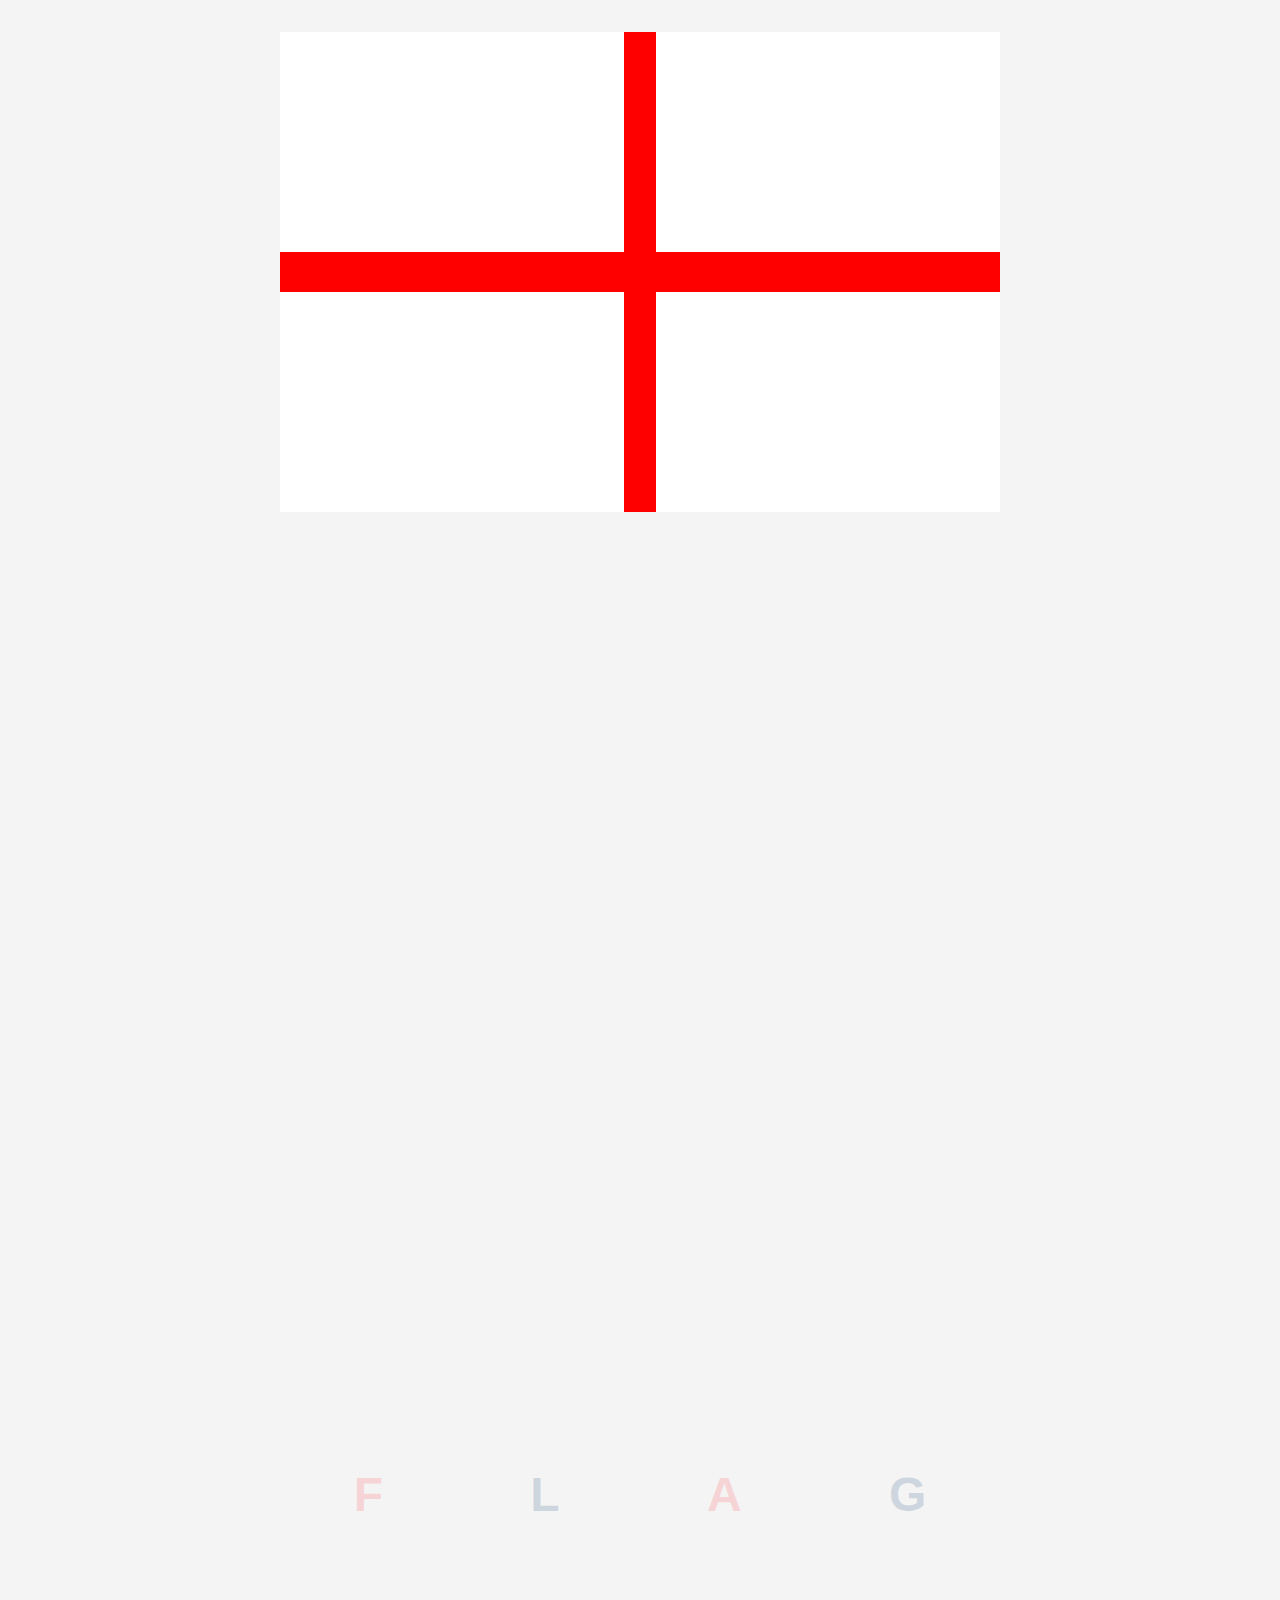
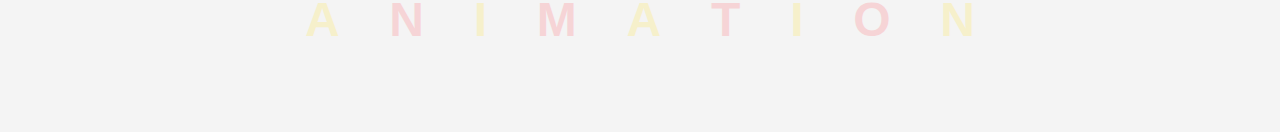
==== index.html @ cf5e88a0 "refactor: rewrite animation for text" ====
<!DOCTYPE html>
<html lang="en">

<head>
  <meta charset="UTF-8">
  <meta name="viewport" content="width=device-width, initial-scale=1.0">
  <link rel="stylesheet" href="./src/styles/style.css">
  <title>Geo Flag</title>
</head>

<body>
  <div class="wrapper">
    <div class="flag__wrapper flex">
      <div class="flag">
        <div class="cross cross--medium flex">
          <div class="line line--medium line--medium--vertical"></div>
          <div class="line line--medium line--medium--horizontal"></div>
        </div>
        <div class="cross cross--small top-left">
          <div class="line--small--vertical"></div>
          <div class="line--small--horizontal"></div>
        </div>
        <div class="cross cross--small top-right">
          <div class="line--small--vertical"></div>
          <div class="line--small--horizontal"></div>
        </div>
        <div class="cross cross--small bottom-left">
          <div class="line--small--vertical"></div>
          <div class="line--small--horizontal"></div>
        </div>
        <div class="cross cross--small bottom-right">
          <div class="line--small--vertical"></div>
          <div class="line--small--horizontal"></div>
        </div>
      </div>
    </div>
    <div class="wrapper letters-wrapper">
      <div class="container-top">
        <p class="top-letter">F</p>
        <p class="top-letter">L</p>
        <p class="top-letter">A</p>
        <p class="top-letter">G</p>
      </div>
      <div class="container-bottom">
        <p class="bottom-letter">A</p>
        <p class="bottom-letter">N</p>
        <p class="bottom-letter">I</p>
        <p class="bottom-letter">M</p>
        <p class="bottom-letter">A</p>
        <p class="bottom-letter">T</p>
        <p class="bottom-letter">I</p>
        <p class="bottom-letter">O</p>
        <p class="bottom-letter">N</p>
      </div>
    </div>
  </div>
</body>

</html>
---- src/styles/style.css ----
:root {
  --color-main-bg: #f4f4f4;
  --color-bg: #ffffff;
  --color-cross: #ff0000;
  --color-border: #b20808;
  --color-text-1: #38618c;
  --color-text-2: #ffe32f;
  --color-text-3: #ff5964;
}

* {
  box-sizing: border-box;
}

body {
  margin: 0;
  padding: 0;
  background: var(--color-main-bg);
  font-family:Impact, Haettenschweiler, 'Arial Narrow Bold', sans-serif;
}

.wrapper {
  max-width: 1180px;
  margin: 2rem auto;
}

.flex {
  display: flex;
  justify-content: center;
  align-items: center;
}

/*--- Flag animation ---*/

.flag {
  width: 720px;
  height: 480px;
  background: var(--color-bg);
  border-radius: 0;

  display: grid;
  grid-template-columns: repeat(6, 1fr);
  grid-template-rows: repeat(6, 1fr);

  animation: slideInFlag 3s forwards;
}


.cross--medium {
 grid-column: 1/7;
 grid-row: 1/7;
 position: relative;
}

.line--medium--vertical {
  position: absolute;
  width: 32px;
  height: 480px;
  background: var(--color-cross);
  animation: slideInVertical 3s forwards;
}
.line--medium--horizontal {
  position: absolute;
  width: 100%;
  height: 40px;
  background: var(--color-cross);
  animation: slideInHorizontal 3s forwards;
}
.top-left {
  grid-column: 2/3;
  grid-row: 2/3;
  opacity: 0.2;
  transform: translate(-100vh, -100vw) scale(1) rotate(180deg);
  animation: slideInTopLeft 3s 1.5s forwards;
}
.top-right {
  grid-column: 5/6;
  grid-row: 2/3;
  opacity: 0.2;
  transform: translate(100vh, -100vw) scale(1) rotate(135deg);
  animation: slideInTopRight 3s 2s forwards;
}
.bottom-left {
  grid-column: 2/3;
  grid-row: 5/6;
  opacity: 0.2;
  transform: translate(-100vh, 100vw) scale(1) rotate(270deg);
  animation: slideInBottomLeft 3s 2s forwards;
}
.bottom-right {
  grid-column: 5/6;
  grid-row: 5/6;
  opacity: 0.2;
  transform: translate(100vh, 100vw) scale(1) rotate(180deg);
  animation: slideInBottomRight 3s 2s forwards;
}
.cross--small {
 position: relative;
 height: 100%;
 width: 100%;
}

.line--small--vertical{
  width: 32px;
  height: 80px;
  background: var(--color-cross);
  position: absolute;
  top: 0px;
  left: 44px;
  border-radius: 0;
  animation: roundedCorners 2s 5s cubic-bezier(0.455, 0.03, 0.515, 0.955) forwards infinite;
}

.line--small--horizontal {
  width: 100px;
  height: 32px;
  background: var(--color-cross);
  position: absolute;
  top: 24px;
  left: 10px;
  border-radius: 0;
  animation: roundedCorners 2s 5s cubic-bezier(0.455, 0.03, 0.515, 0.955) forwards infinite;
}

@keyframes slideInFlag {
  from {
    transform: translateX(-100vw);
  }
  to {
    transform: translateX(0);
    border-radius: 10px;
  }
}

@keyframes slideInVertical {
  from {
    transform: translateY(-100vh);
  }
  to {
    transform: translateY(0);
  }
}

@keyframes slideInHorizontal {
  from {
    transform: translateX(-100vw);
  }
  to {
    transform: translateX(0);
  }
}

@keyframes slideInTopLeft {
  to {
    transform: translate(0, 0);
    transform: scale(1);
    transform: rotate(0deg);
    opacity: 1;
  }
}

@keyframes slideInTopRight {
  to {
    transform: translate(0, 0);
    transform: scale(1);
    transform: rotate(0deg);
    opacity: 1;
  }
}

@keyframes slideInBottomLeft {
  to {
    transform: translate(0, 0);
    transform: scale(1);
    transform: rotate(0deg);
    opacity: 1;
  }
}

@keyframes slideInBottomRight {
  to {
    transform: translate(0, 0);
    transform: scale(1);
    transform: rotate(0deg);
    opacity: 1;
  }
}

@keyframes roundedCorners {
  from {
    border-radius: 10px;
    border: 2px solid transparent;
    transform: scale(1.1);
  }
  50% {
    border: 2px solid var(--color-border);
    border-radius: 10px;
    transform: scale(0.97);
  }
  to {
    border: 2px solid transparent;
    border-radius: 10px;

    transform: scale(1.1);
  }
}


/*--- Text animation ---*/

.letters-wrapper {
  max-width: 720px;
  font-size: 3rem;
  font-weight: 900;
  font-family:'Franklin Gothic Medium', 'Arial Narrow', Arial, sans-serif;
  transform: translateY(100vh);
  opacity: 0.2;
  animation: slideInText 3s 4s ease-out forwards;
  color: var(--color-text-3);
}

.container-top {
  display: flex;
  align-items: center;
  justify-content: space-around;
  max-height: 100px;
  text-align: center;
}

.container-bottom {
  display: flex;
  justify-content: space-around;
}

.top-letter {
  animation: fontScale 2s ease-in-out infinite;
  transform-origin: top;

}
.bottom-letter {
  animation: fontScaleReverse 2s ease-in-out infinite;
  transform-origin: bottom;
}

.top-letter:nth-of-type(even) {
  color: var(--color-text-1);
  animation-delay: 1s;
}
.bottom-letter:nth-of-type(odd) {
  color: var(--color-text-2);
  animation-delay: 1s;
}

@keyframes fontScale {
  0% {
    transform: scaleY(1);
  }
  50% {
    transform: scaleY(2);
  }
  100% {
    transform: scaleY(1);
  }
}

@keyframes fontScaleReverse {
  0% {
    transform: scaleY(2);
  }
  50% {
    transform: scaleY(1);
  }
  100% {
    transform: scaleY(2);
  }
}

@keyframes slideInText {
  to {
    opacity: 1;
    transform: translateY(0);
  }
}
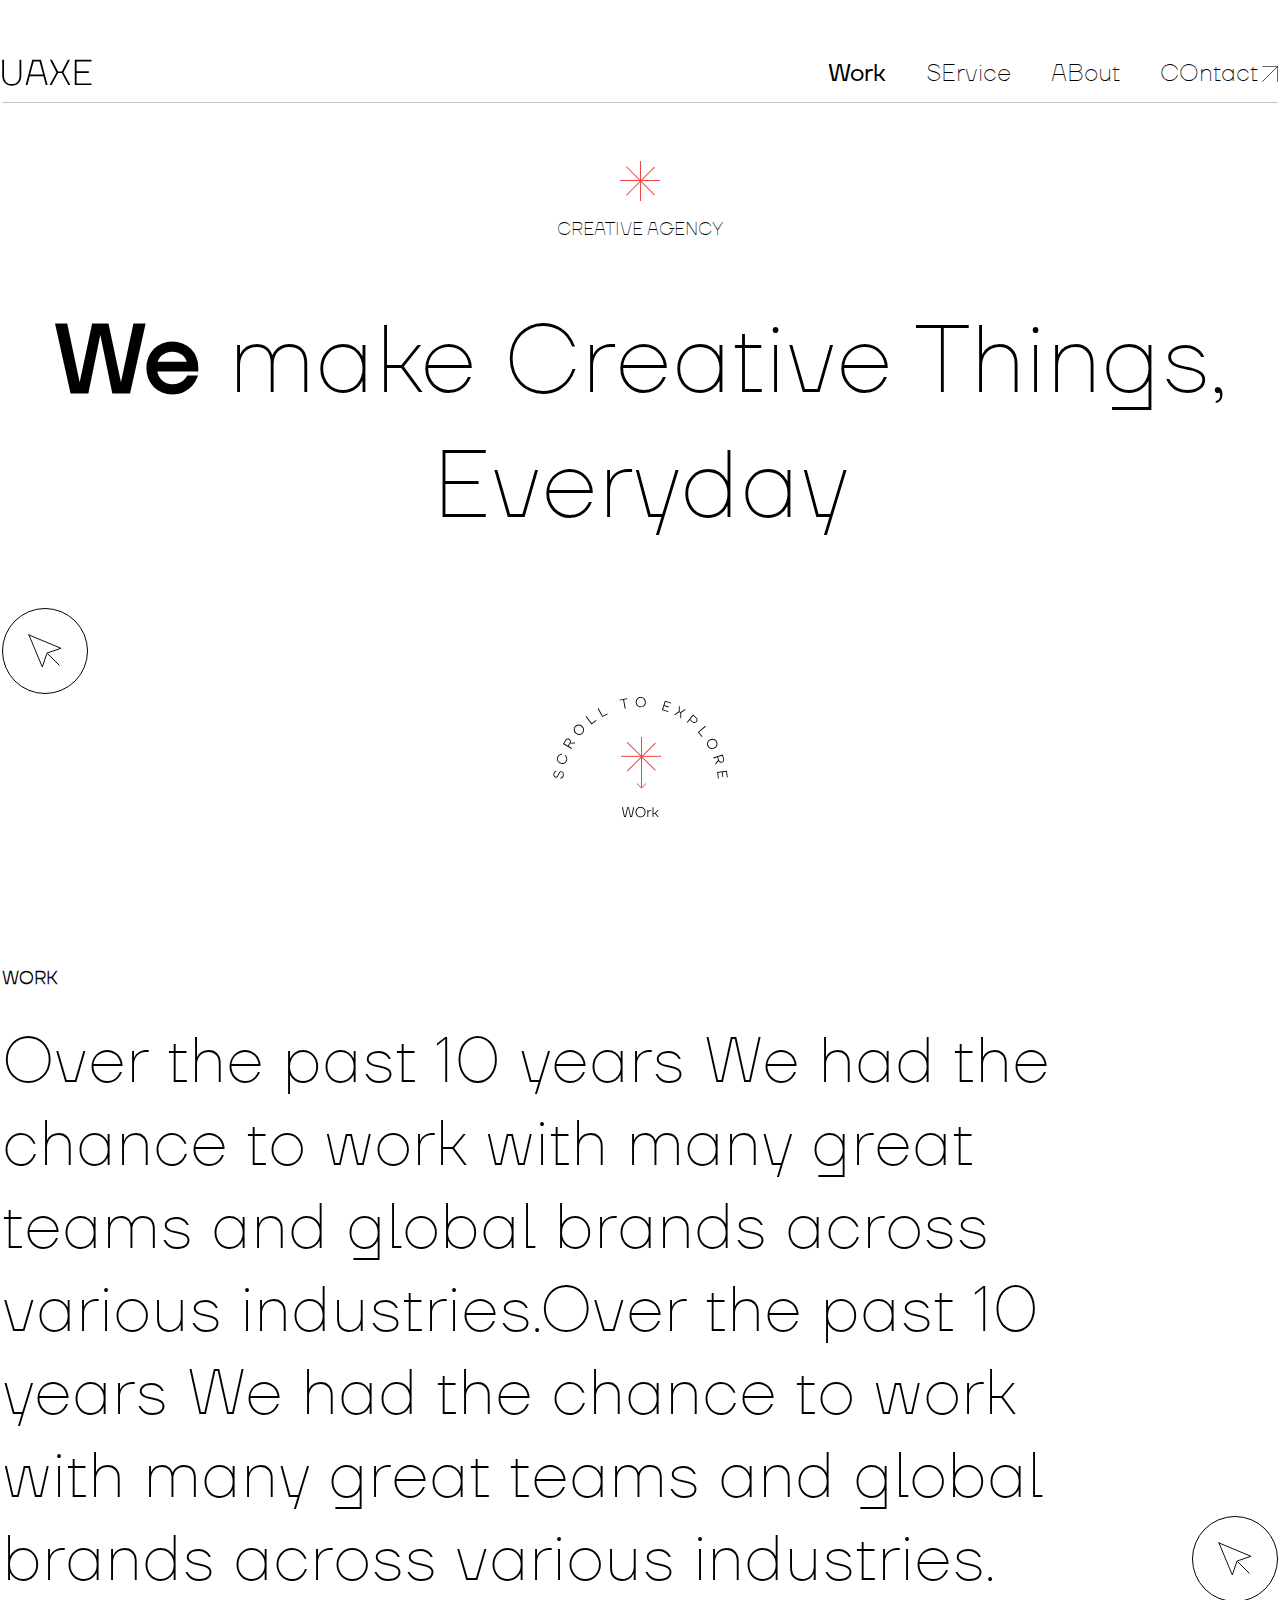
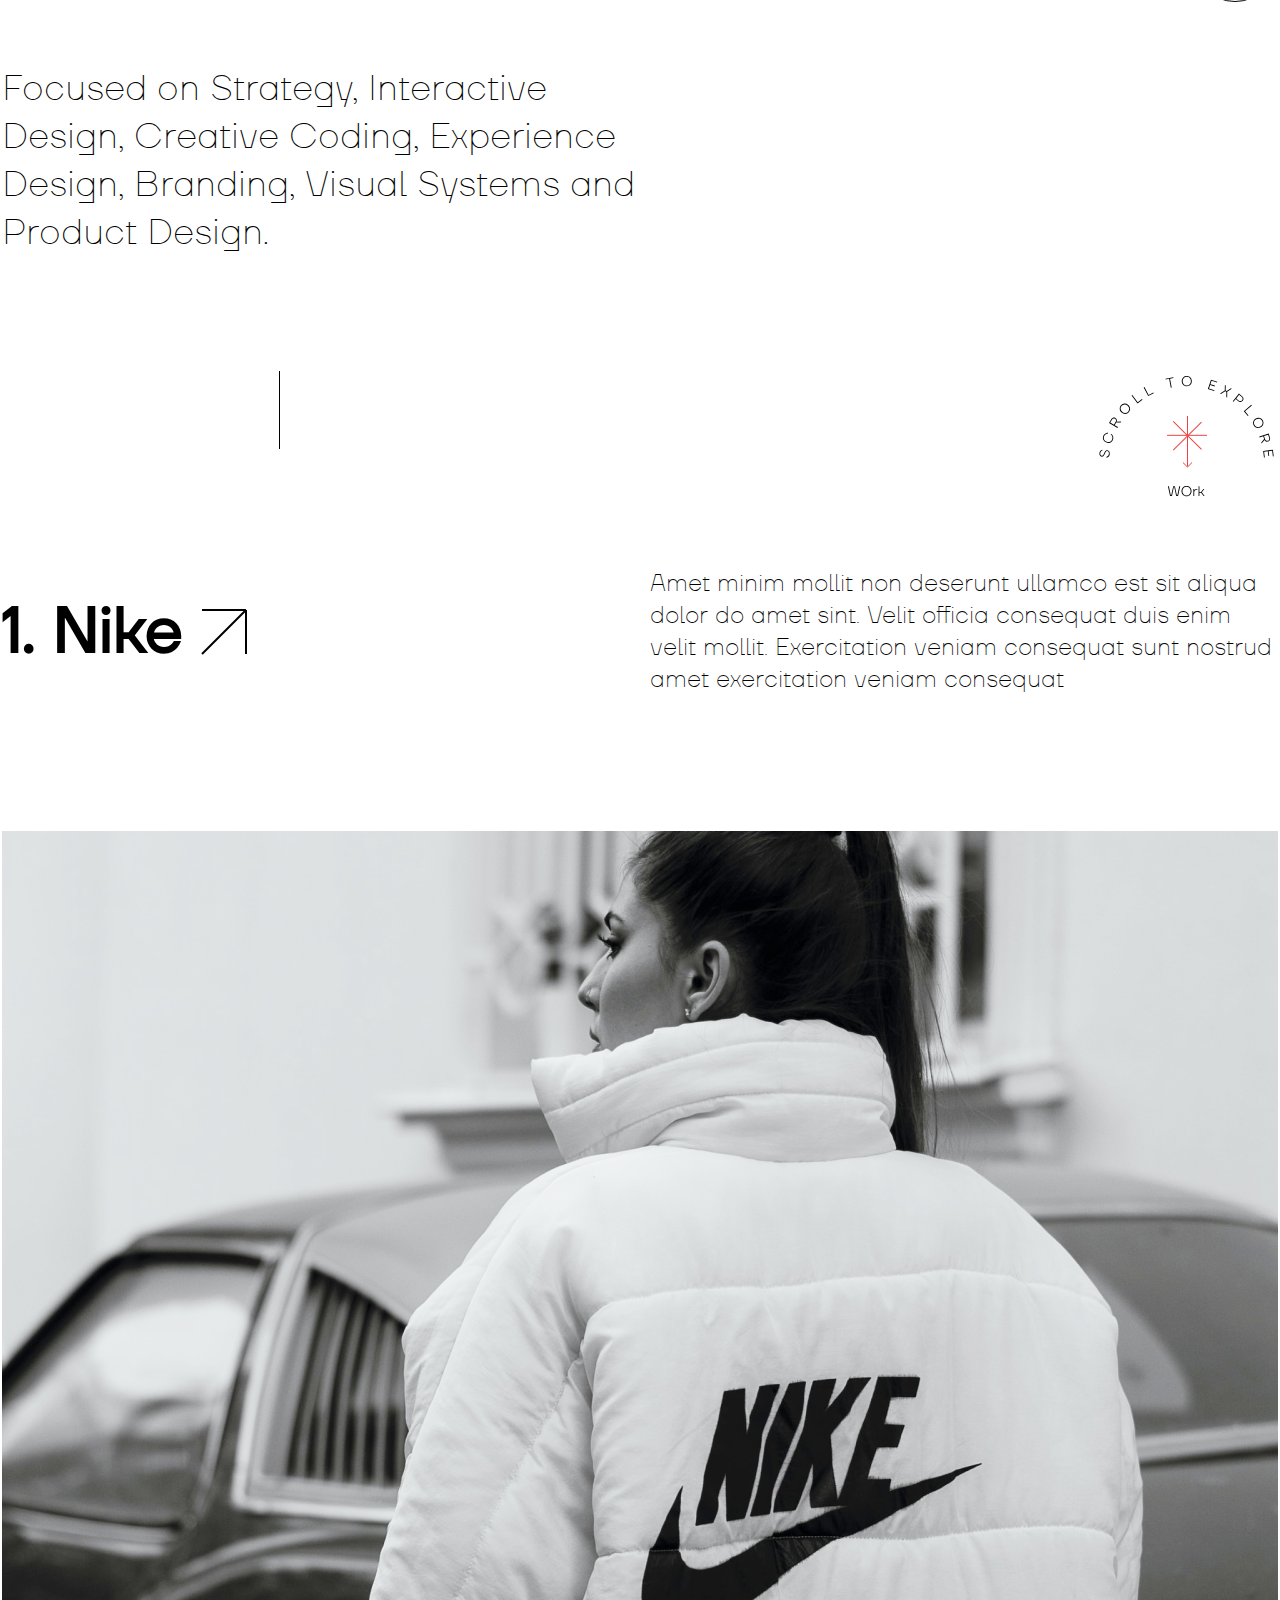
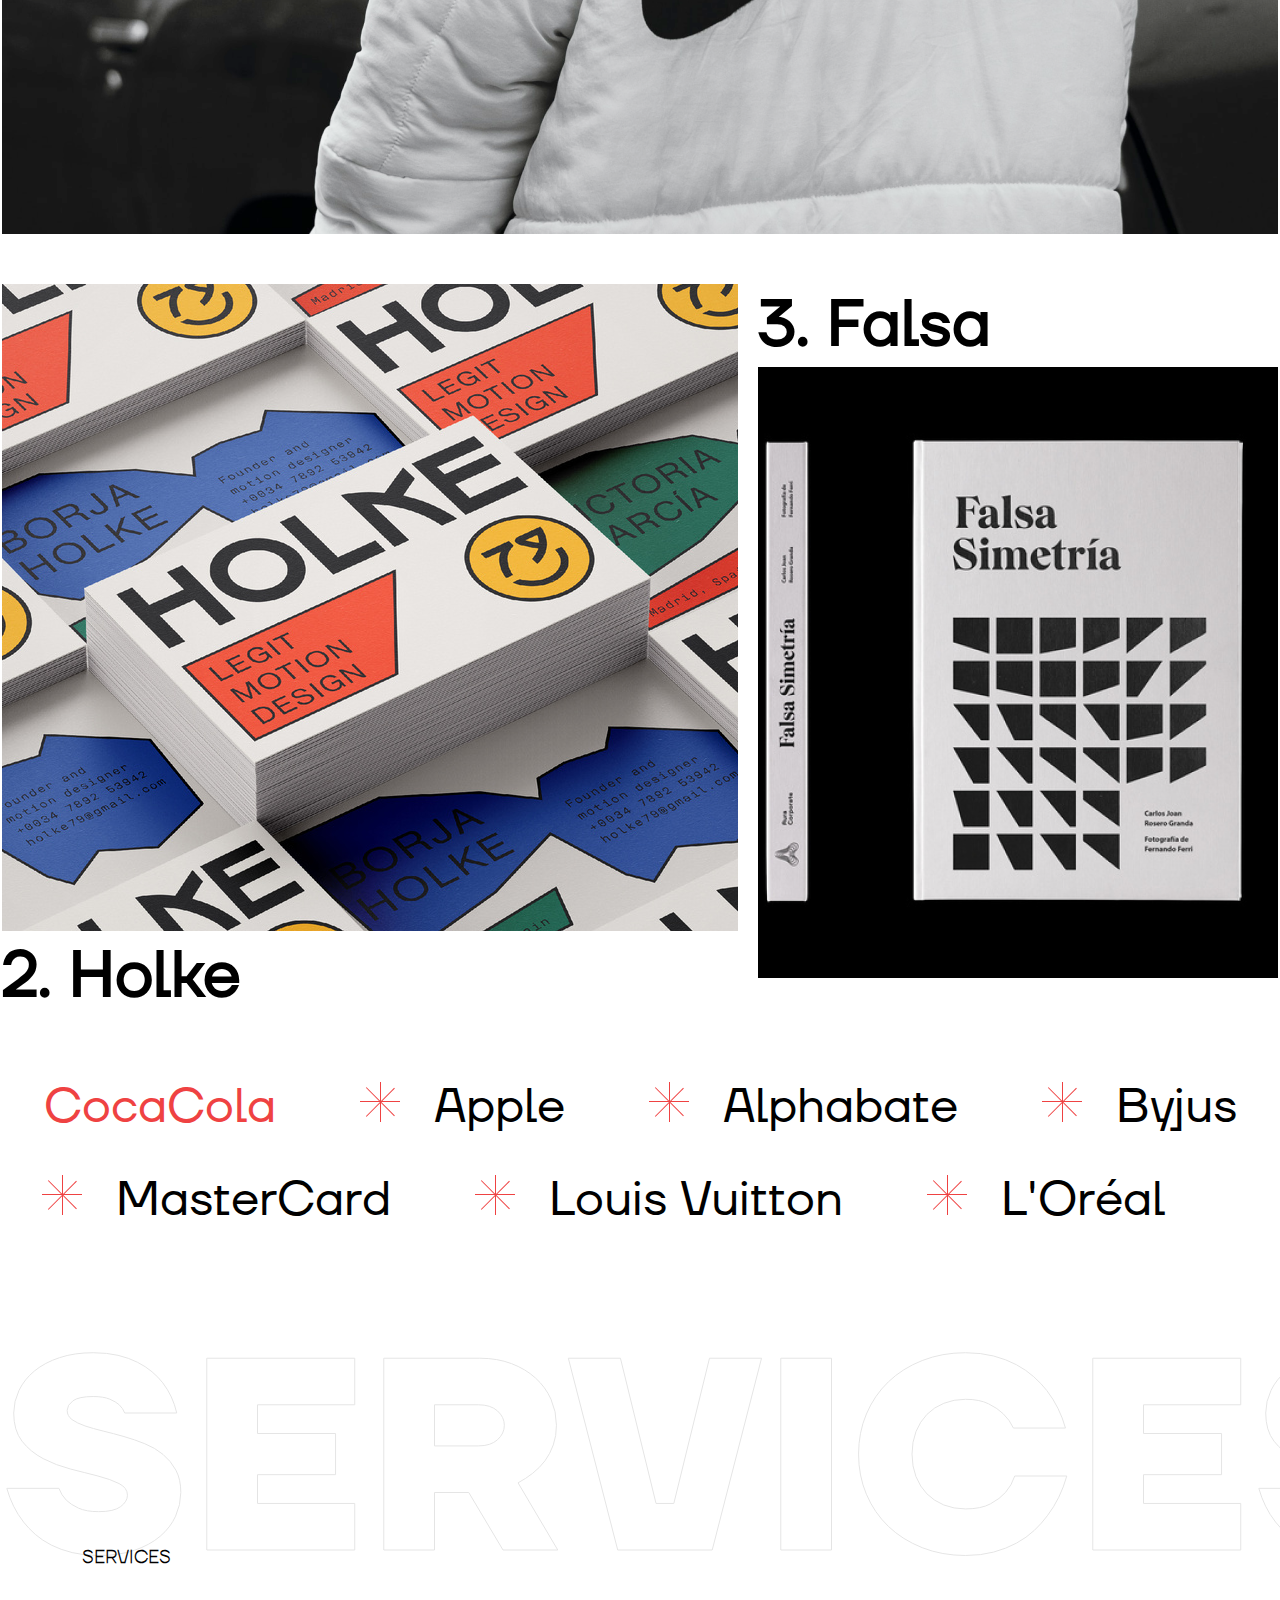
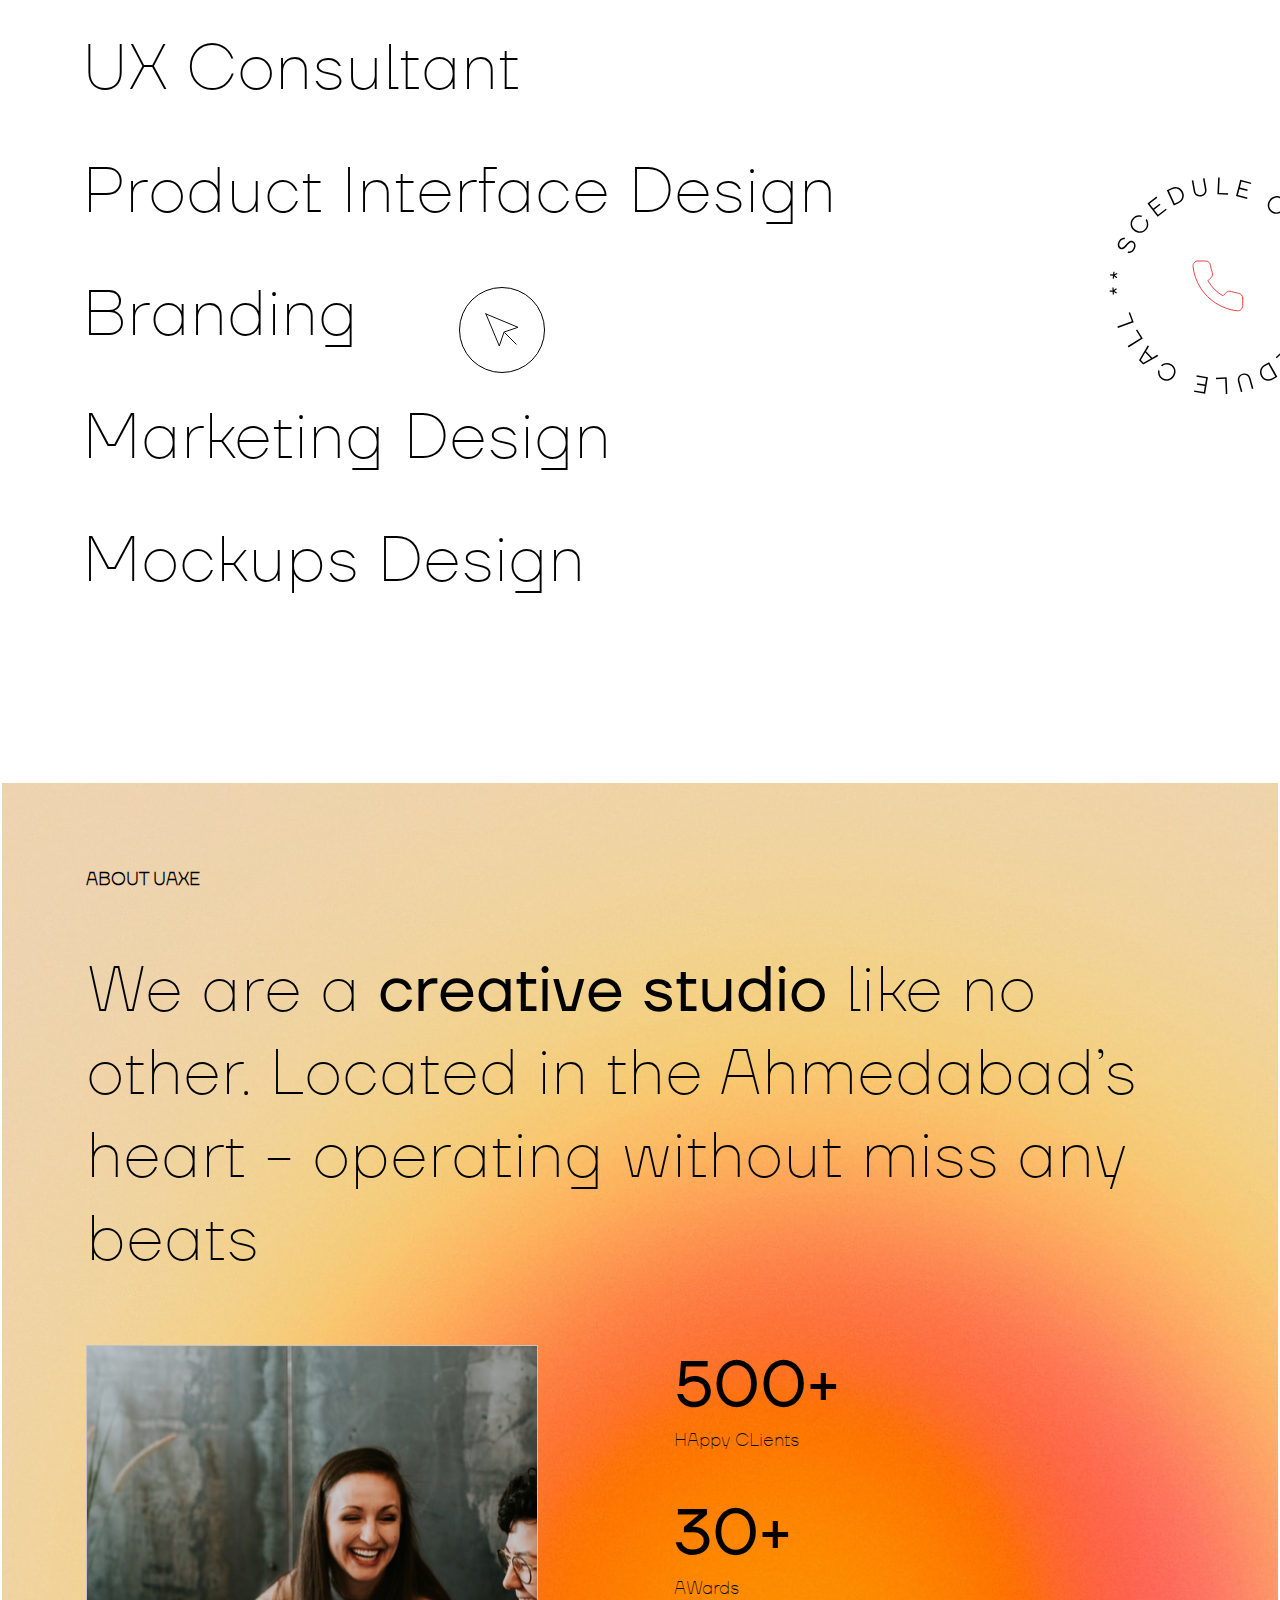
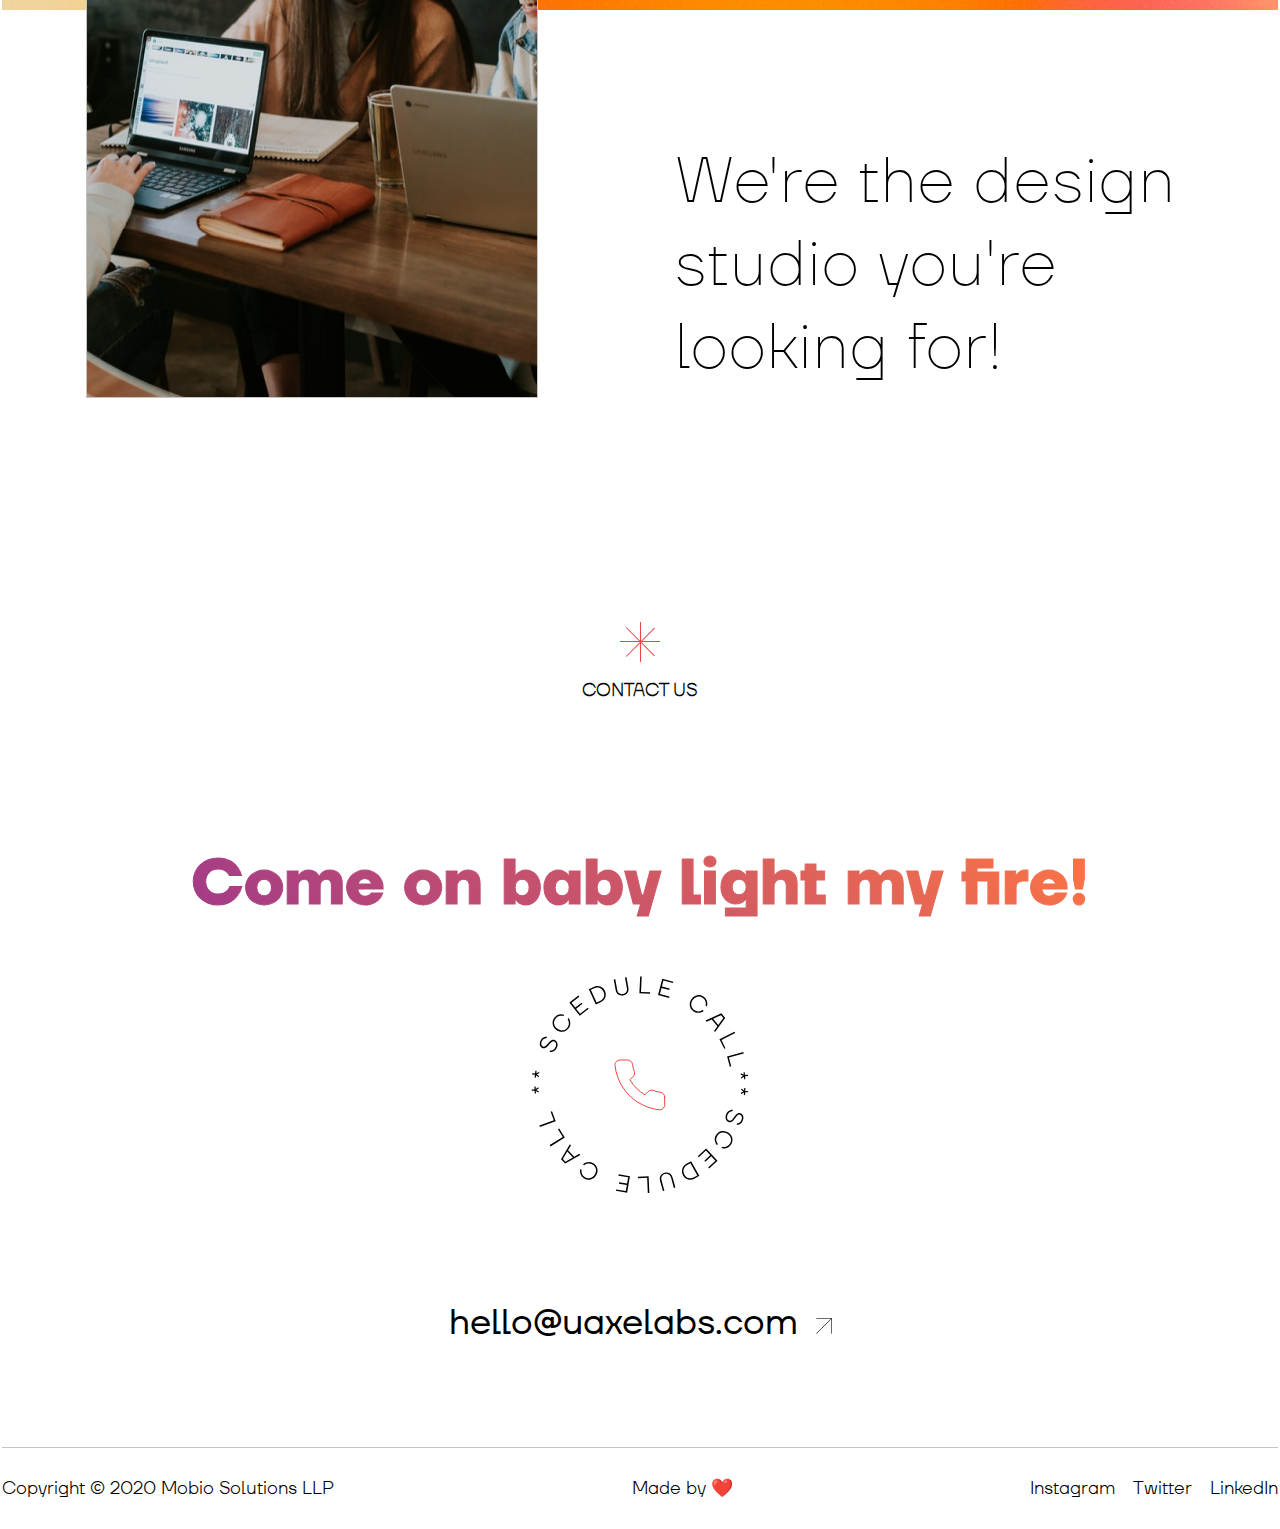
==== commit c4c644ee: "feat: add page layout" ====
--- a/index.html
+++ b/index.html
@@ -5,55 +5,258 @@
   <meta charset="UTF-8">
   <meta name="viewport" content="width=device-width, initial-scale=1.0">
   <link rel="stylesheet" href="./src/styles/style.css">
-  <title>Geo Flag</title>
+  <title>UAXE</title>
 </head>
 
 <body>
-  <div class="wrapper">
-    <div class="flag__wrapper flex">
-      <div class="flag">
-        <div class="cross cross--medium flex">
-          <div class="line line--medium line--medium--vertical"></div>
-          <div class="line line--medium line--medium--horizontal"></div>
-        </div>
-        <div class="cross cross--small top-left">
-          <div class="line--small--vertical"></div>
-          <div class="line--small--horizontal"></div>
-        </div>
-        <div class="cross cross--small top-right">
-          <div class="line--small--vertical"></div>
-          <div class="line--small--horizontal"></div>
-        </div>
-        <div class="cross cross--small bottom-left">
-          <div class="line--small--vertical"></div>
-          <div class="line--small--horizontal"></div>
-        </div>
-        <div class="cross cross--small bottom-right">
-          <div class="line--small--vertical"></div>
-          <div class="line--small--horizontal"></div>
-        </div>
-      </div>
-    </div>
-    <div class="wrapper letters-wrapper">
-      <div class="container-top">
-        <p class="top-letter">F</p>
-        <p class="top-letter">L</p>
-        <p class="top-letter">A</p>
-        <p class="top-letter">G</p>
-      </div>
-      <div class="container-bottom">
-        <p class="bottom-letter">A</p>
-        <p class="bottom-letter">N</p>
-        <p class="bottom-letter">I</p>
-        <p class="bottom-letter">M</p>
-        <p class="bottom-letter">A</p>
-        <p class="bottom-letter">T</p>
-        <p class="bottom-letter">I</p>
-        <p class="bottom-letter">O</p>
-        <p class="bottom-letter">N</p>
-      </div>
-    </div>
-  </div>
+  <header class="container pb-12 mt-58 border-b">
+    <nav class="flex justify-between align-center">
+      <a>
+        <img src="./src/img/UAXE.svg" alt="UAXE logo">
+      </a>
+      <ul class="flex list-none gap-40">
+        <li>
+          <a href="#work" class="font-24 neueRegular">Work</a>
+        </li>
+        <li>
+          <a href="#service" class="font-24 neueThin">SErvice</a>
+        </li>
+        <li>
+          <a href="#about" class="font-24 neueThin">ABout</a>
+        </li>
+        <li class="flex justify-between align-center gap-4">
+          <p>
+            <a href="#contact" class="font-24 neueThin">COntact</a>
+          </p>
+          <div class="w-16 h-16">
+            <img src="./src/img/arrowBlack.svg">
+          </div>
+        </li>
+      </ul>
+    </nav>
+  </header>
+  <section class="hero">
+    <div class="container">
+      <div class="flex dir-column justify-between align-center">
+        <div class="flex dir-column justify-between align-center mt-58">
+          <div class="w-40 h-40">
+            <img src="./src/img/star.svg" alt="">
+          </div>
+          <p class="font-18 neueThin mt-16">CREATIVE AGENCY</p>
+        </div>
+        <div class="mt-58">
+          <h1 class="font-96 text-center light neueThin">
+            <span class="bold neueRegular">We</span> make Creative
+            Things, Everyday
+          </h1>
+        </div>
+        <div class="mt-58 w-full">
+          <div class="arrow_wrapper">
+            <img class="w-34 h-34" src="./src/img/arrow.svg" alt="">
+          </div>
+        </div>
+        <div>
+          <a class="mt-58">
+            <img src="./src/img/scrollToExplore.svg" alt="scroll to explore">
+          </a>
+        </div>
+      </div>
+    </div>
+  </section>
+  <section class="work mt-140">
+    <div class="container">
+      <h2 class="uppercase neueThin font-18">work</h2>
+      <div class="flex justify-between mt-30">
+        <p class="neueThin font-64">Over the past <span class="accent">10 years</span> We had the chance to work with
+          many great
+          teams and
+          global brands across
+          various
+          industries.Over the past 10 years We had the chance to work with many great teams and global brands across
+          various industries.</p>
+        <div class="arrow_wrapper align-end">
+          <img class="w-34 h-34" src="./src/img/arrow.svg" alt="">
+        </div>
+      </div>
+      <div class="mt-63">
+        <p class="neueThin font-36">Focused on Strategy, Interactive Design, Creative Coding, Experience Design,
+          Branding, Visual
+          Systems and
+          Product
+          Design.</p>
+      </div>
+      <div class="flex justify-between align-center mt-58">
+        <div class="vertical-line ml-277 w-1 h-78 color-bg-primary"></div>
+        <a class="mt-58">
+          <img src="./src/img/scrollToExplore.svg" alt="scroll to explore">
+        </a>
+      </div>
+      <div class="nike-content flex dir-column gap-50">
+        <div class="flex dir-column gap-77">
+          <div class="flex justify-between mb-58 mt-63">
+            <h2 class="neueRegular font-64 flex align-center gap-18">
+              <span>1. Nike</span>
+              <img class="img-inline" src="./src/img/arrowBlack.svg" width="42" height="42" alt="">
+            </h2>
+            <p class="neueThin font-24 w-628">Amet minim mollit non deserunt ullamco est sit aliqua dolor do amet sint.
+              Velit
+              officia consequat duis enim
+              velit
+              mollit. Exercitation veniam consequat sunt nostrud amet exercitation veniam consequat
+            </p>
+          </div>
+          <img src="./src/img/nike.png" alt="Girl with Nike brand jacket">
+        </div>
+        <div class="flex justify-between gap-20">
+          <div>
+            <div>
+              <img src="./src/img/holk.png" alt="Holk business card">
+            </div>
+            <h2 class="neueRegular font-64">2. Holke</h2>
+          </div>
+          <div>
+            <h2 class="neueRegular font-64">3. Falsa</h2>
+            <div>
+              <img src="./src/img/falsa.png" alt="Falsa Simetria book cover">
+            </div>
+          </div>
+        </div>
+      </div>
+      <div class="partners mt-58 mb-58">
+        <ul class="list-none flex justify-center gap-158 neueRegular font-48">
+          <li>
+            <a class="active partners_link" href="">CocaCola</a>
+          </li>
+          <li>
+            <a class="partners_link" href="">Apple</a>
+          </li>
+          <li>
+            <a class="partners_link" href="">Alphabate</a>
+          </li>
+          <li>
+            <a class="partners_link" href="">Byjus</a>
+          </li>
+          <li>
+            <a class="partners_link" href="">MasterCard</a>
+          </li>
+          <li>
+            <a class="partners_link" href="">Louis Vuitton</a>
+          </li>
+          <li>
+            <a class="partners_link" href="">L'Oréal</a>
+          </li>
+        </ul>
+      </div>
+    </div>
+  </section>
+  <section class="services">
+    <div class="container-l">
+      <p class="uppercase font-274 neueBold font-stroke opacity-01">services</p>
+      <div class="container">
+
+        <h2 class="uppercase neueThin font-18 pt-255">services</h2>
+        <div class="flex justify-between">
+          <div class="relative">
+            <div class="arrow_wrapper absolute">
+              <img class="w-34 h-34" src="./src/img/arrow.svg" alt="">
+            </div>
+            <ul class="list-none flex dir-column gap-40 mt-58 ">
+              <li class="font-64 neueThin service_hover">
+                UX Consultant
+              </li>
+              <li class="font-64 neueThin service_hover">
+                Product Interface Design
+              </li>
+              <li class="font-64 neueThin service_hover">
+                Branding
+              </li>
+              <li class="font-64 neueThin service_hover">
+                Marketing Design
+              </li>
+              <li class="font-64 neueThin service_hover">
+                Mockups Design
+              </li>
+            </ul>
+          </div>
+          <div>
+            <a href="">
+              <img src="./src/img/sheduleCall.svg" alt="shedule call">
+            </a>
+          </div>
+        </div>
+      </div>
+    </div>
+  </section>
+  <section class="about mt-180">
+    <div class="container bg-gradient p-84">
+      <h2 class="uppercase neueThin font-18">about uaxe</h2>
+      <p class="neueThin font-64 mt-58">We are a <span class="neueRegular">creative studio</span> like no other.
+        Located in
+        the
+        Ahmedabad’s heart
+        - operating without miss any beats</p>
+      <div class="flex justify-between gap-100 mt-63">
+        <div class="img_wrapper">
+          <img src="./src/img/about.png" alt="Creative Stuff working with laptops">
+        </div>
+        <div>
+          <div>
+            <p class="neueRegular font-64">500+</p>
+            <p class="neueThin font-18">HAppy CLients</p>
+          </div>
+          <div class="mt-40">
+            <p class="neueRegular font-64">30+</p>
+            <p class="neueThin font-18">AWards</p>
+          </div>
+          <p class="neueThin font-64  mt-140 w-520">We're the <span class="accent">design</span> studio you're looking
+            for!
+          </p>
+        </div>
+      </div>
+    </div>
+  </section>
+  <section>
+    <div class="container flex dir-column align-center gap-40">
+      <div class="flex dir-column justify-between align-center mt-140">
+        <div class="w-40 h-40">
+          <img src="./src/img/star.svg" alt="">
+        </div>
+        <h2 class="uppercase font-18 neueThin mt-16">contact us</h2>
+      </div>
+      <div class="w-full mb-100 flex justify-center">
+        <p class="neueBold font-64 font-stroke stroke-none color-gradient mt-100">Come on baby light my
+          fire!</p>
+      </div>
+      <div class="mt-63">
+        <a href="">
+          <img src="./src/img/sheduleCall.svg" alt="shedule call">
+        </a>
+      </div>
+      <a class="neueRegular font-36 mt-30 mb-100 flex justify-between align-top gap-18" href="">
+        <span class="neueRegular font-36">hello@uaxelabs.com</span>
+        <div class="w-16 h-16">
+          <img class="color-svg-accent-fill" src="./src/img/arrowBlack.svg" alt="" />
+        </div>
+      </a>
+    </div>
+  </section>
+  <footer>
+    <div class=" container flex justify-between neueLight font-18 pt-28 pb-28 border-t">
+      <p>Copyright © 2020 Mobio Solutions LLP</p>
+      <p>Made by ❤️</p>
+      <ul class="flex justify-between gap-18 list-none">
+        <li>
+          <a href="">Instagram</a>
+        </li>
+        <li>
+          <a href="">Twitter</a>
+        </li>
+        <li>
+          <a href="">LinkedIn</a>
+        </li>
+      </ul>
+    </div>
+  </footer>
 </body>
 
 </html>--- a/src/styles/style.css
+++ b/src/styles/style.css
@@ -1,283 +1,13 @@
-:root {
-  --color-main-bg: #f4f4f4;
-  --color-bg: #ffffff;
-  --color-cross: #ff0000;
-  --color-border: #b20808;
-  --color-text-1: #38618c;
-  --color-text-2: #ffe32f;
-  --color-text-3: #ff5964;
-}
+@import 'fonts.css';
+@import 'layout.css';
+@import 'global.css';
 
 * {
+  margin: 0;
+  padding: 0;
   box-sizing: border-box;
 }
 
 body {
-  margin: 0;
-  padding: 0;
-  background: var(--color-main-bg);
-  font-family:Impact, Haettenschweiler, 'Arial Narrow Bold', sans-serif;
+  cursor: url('./../img/mouseSecondary.svg'), auto;
 }
-
-.wrapper {
-  max-width: 1180px;
-  margin: 2rem auto;
-}
-
-.flex {
-  display: flex;
-  justify-content: center;
-  align-items: center;
-}
-
-/*--- Flag animation ---*/
-
-.flag {
-  width: 720px;
-  height: 480px;
-  background: var(--color-bg);
-  border-radius: 0;
-
-  display: grid;
-  grid-template-columns: repeat(6, 1fr);
-  grid-template-rows: repeat(6, 1fr);
-
-  animation: slideInFlag 3s forwards;
-}
-
-
-.cross--medium {
- grid-column: 1/7;
- grid-row: 1/7;
- position: relative;
-}
-
-.line--medium--vertical {
-  position: absolute;
-  width: 32px;
-  height: 480px;
-  background: var(--color-cross);
-  animation: slideInVertical 3s forwards;
-}
-.line--medium--horizontal {
-  position: absolute;
-  width: 100%;
-  height: 40px;
-  background: var(--color-cross);
-  animation: slideInHorizontal 3s forwards;
-}
-.top-left {
-  grid-column: 2/3;
-  grid-row: 2/3;
-  opacity: 0.2;
-  transform: translate(-100vh, -100vw) scale(1) rotate(180deg);
-  animation: slideInTopLeft 3s 1.5s forwards;
-}
-.top-right {
-  grid-column: 5/6;
-  grid-row: 2/3;
-  opacity: 0.2;
-  transform: translate(100vh, -100vw) scale(1) rotate(135deg);
-  animation: slideInTopRight 3s 2s forwards;
-}
-.bottom-left {
-  grid-column: 2/3;
-  grid-row: 5/6;
-  opacity: 0.2;
-  transform: translate(-100vh, 100vw) scale(1) rotate(270deg);
-  animation: slideInBottomLeft 3s 2s forwards;
-}
-.bottom-right {
-  grid-column: 5/6;
-  grid-row: 5/6;
-  opacity: 0.2;
-  transform: translate(100vh, 100vw) scale(1) rotate(180deg);
-  animation: slideInBottomRight 3s 2s forwards;
-}
-.cross--small {
- position: relative;
- height: 100%;
- width: 100%;
-}
-
-.line--small--vertical{
-  width: 32px;
-  height: 80px;
-  background: var(--color-cross);
-  position: absolute;
-  top: 0px;
-  left: 44px;
-  border-radius: 0;
-  animation: roundedCorners 2s 5s cubic-bezier(0.455, 0.03, 0.515, 0.955) forwards infinite;
-}
-
-.line--small--horizontal {
-  width: 100px;
-  height: 32px;
-  background: var(--color-cross);
-  position: absolute;
-  top: 24px;
-  left: 10px;
-  border-radius: 0;
-  animation: roundedCorners 2s 5s cubic-bezier(0.455, 0.03, 0.515, 0.955) forwards infinite;
-}
-
-@keyframes slideInFlag {
-  from {
-    transform: translateX(-100vw);
-  }
-  to {
-    transform: translateX(0);
-    border-radius: 10px;
-  }
-}
-
-@keyframes slideInVertical {
-  from {
-    transform: translateY(-100vh);
-  }
-  to {
-    transform: translateY(0);
-  }
-}
-
-@keyframes slideInHorizontal {
-  from {
-    transform: translateX(-100vw);
-  }
-  to {
-    transform: translateX(0);
-  }
-}
-
-@keyframes slideInTopLeft {
-  to {
-    transform: translate(0, 0);
-    transform: scale(1);
-    transform: rotate(0deg);
-    opacity: 1;
-  }
-}
-
-@keyframes slideInTopRight {
-  to {
-    transform: translate(0, 0);
-    transform: scale(1);
-    transform: rotate(0deg);
-    opacity: 1;
-  }
-}
-
-@keyframes slideInBottomLeft {
-  to {
-    transform: translate(0, 0);
-    transform: scale(1);
-    transform: rotate(0deg);
-    opacity: 1;
-  }
-}
-
-@keyframes slideInBottomRight {
-  to {
-    transform: translate(0, 0);
-    transform: scale(1);
-    transform: rotate(0deg);
-    opacity: 1;
-  }
-}
-
-@keyframes roundedCorners {
-  from {
-    border-radius: 10px;
-    border: 2px solid transparent;
-    transform: scale(1.1);
-  }
-  50% {
-    border: 2px solid var(--color-border);
-    border-radius: 10px;
-    transform: scale(0.97);
-  }
-  to {
-    border: 2px solid transparent;
-    border-radius: 10px;
-
-    transform: scale(1.1);
-  }
-}
-
-
-/*--- Text animation ---*/
-
-.letters-wrapper {
-  max-width: 720px;
-  font-size: 3rem;
-  font-weight: 900;
-  font-family:'Franklin Gothic Medium', 'Arial Narrow', Arial, sans-serif;
-  transform: translateY(100vh);
-  opacity: 0.2;
-  animation: slideInText 3s 4s ease-out forwards;
-  color: var(--color-text-3);
-}
-
-.container-top {
-  display: flex;
-  align-items: center;
-  justify-content: space-around;
-  max-height: 100px;
-  text-align: center;
-}
-
-.container-bottom {
-  display: flex;
-  justify-content: space-around;
-}
-
-.top-letter {
-  animation: fontScale 2s ease-in-out infinite;
-  transform-origin: top;
-
-}
-.bottom-letter {
-  animation: fontScaleReverse 2s ease-in-out infinite;
-  transform-origin: bottom;
-}
-
-.top-letter:nth-of-type(even) {
-  color: var(--color-text-1);
-  animation-delay: 1s;
-}
-.bottom-letter:nth-of-type(odd) {
-  color: var(--color-text-2);
-  animation-delay: 1s;
-}
-
-@keyframes fontScale {
-  0% {
-    transform: scaleY(1);
-  }
-  50% {
-    transform: scaleY(2);
-  }
-  100% {
-    transform: scaleY(1);
-  }
-}
-
-@keyframes fontScaleReverse {
-  0% {
-    transform: scaleY(2);
-  }
-  50% {
-    transform: scaleY(1);
-  }
-  100% {
-    transform: scaleY(2);
-  }
-}
-
-@keyframes slideInText {
-  to {
-    opacity: 1;
-    transform: translateY(0);
-  }
-}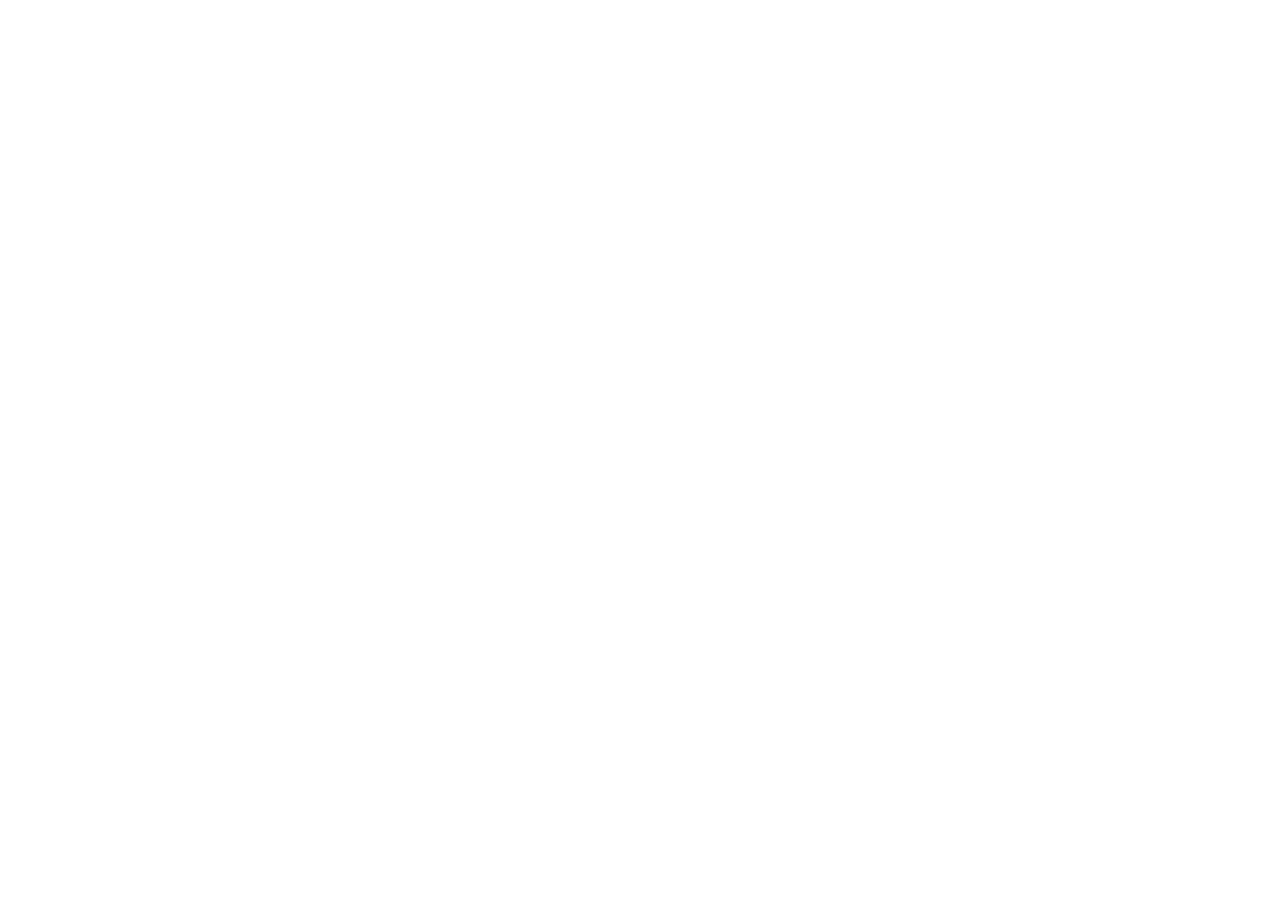
==== commit 57d6355c: "feat: add deposit logic" ====
--- a/index.html
+++ b/index.html
@@ -5,258 +5,11 @@
   <meta charset="UTF-8">
   <meta name="viewport" content="width=device-width, initial-scale=1.0">
   <link rel="stylesheet" href="./src/styles/style.css">
-  <title>UAXE</title>
+  <title>Deposit</title>
 </head>
 
 <body>
-  <header class="container pb-12 mt-58 border-b">
-    <nav class="flex justify-between align-center">
-      <a>
-        <img src="./src/img/UAXE.svg" alt="UAXE logo">
-      </a>
-      <ul class="flex list-none gap-40">
-        <li>
-          <a href="#work" class="font-24 neueRegular">Work</a>
-        </li>
-        <li>
-          <a href="#service" class="font-24 neueThin">SErvice</a>
-        </li>
-        <li>
-          <a href="#about" class="font-24 neueThin">ABout</a>
-        </li>
-        <li class="flex justify-between align-center gap-4">
-          <p>
-            <a href="#contact" class="font-24 neueThin">COntact</a>
-          </p>
-          <div class="w-16 h-16">
-            <img src="./src/img/arrowBlack.svg">
-          </div>
-        </li>
-      </ul>
-    </nav>
-  </header>
-  <section class="hero">
-    <div class="container">
-      <div class="flex dir-column justify-between align-center">
-        <div class="flex dir-column justify-between align-center mt-58">
-          <div class="w-40 h-40">
-            <img src="./src/img/star.svg" alt="">
-          </div>
-          <p class="font-18 neueThin mt-16">CREATIVE AGENCY</p>
-        </div>
-        <div class="mt-58">
-          <h1 class="font-96 text-center light neueThin">
-            <span class="bold neueRegular">We</span> make Creative
-            Things, Everyday
-          </h1>
-        </div>
-        <div class="mt-58 w-full">
-          <div class="arrow_wrapper">
-            <img class="w-34 h-34" src="./src/img/arrow.svg" alt="">
-          </div>
-        </div>
-        <div>
-          <a class="mt-58">
-            <img src="./src/img/scrollToExplore.svg" alt="scroll to explore">
-          </a>
-        </div>
-      </div>
-    </div>
-  </section>
-  <section class="work mt-140">
-    <div class="container">
-      <h2 class="uppercase neueThin font-18">work</h2>
-      <div class="flex justify-between mt-30">
-        <p class="neueThin font-64">Over the past <span class="accent">10 years</span> We had the chance to work with
-          many great
-          teams and
-          global brands across
-          various
-          industries.Over the past 10 years We had the chance to work with many great teams and global brands across
-          various industries.</p>
-        <div class="arrow_wrapper align-end">
-          <img class="w-34 h-34" src="./src/img/arrow.svg" alt="">
-        </div>
-      </div>
-      <div class="mt-63">
-        <p class="neueThin font-36">Focused on Strategy, Interactive Design, Creative Coding, Experience Design,
-          Branding, Visual
-          Systems and
-          Product
-          Design.</p>
-      </div>
-      <div class="flex justify-between align-center mt-58">
-        <div class="vertical-line ml-277 w-1 h-78 color-bg-primary"></div>
-        <a class="mt-58">
-          <img src="./src/img/scrollToExplore.svg" alt="scroll to explore">
-        </a>
-      </div>
-      <div class="nike-content flex dir-column gap-50">
-        <div class="flex dir-column gap-77">
-          <div class="flex justify-between mb-58 mt-63">
-            <h2 class="neueRegular font-64 flex align-center gap-18">
-              <span>1. Nike</span>
-              <img class="img-inline" src="./src/img/arrowBlack.svg" width="42" height="42" alt="">
-            </h2>
-            <p class="neueThin font-24 w-628">Amet minim mollit non deserunt ullamco est sit aliqua dolor do amet sint.
-              Velit
-              officia consequat duis enim
-              velit
-              mollit. Exercitation veniam consequat sunt nostrud amet exercitation veniam consequat
-            </p>
-          </div>
-          <img src="./src/img/nike.png" alt="Girl with Nike brand jacket">
-        </div>
-        <div class="flex justify-between gap-20">
-          <div>
-            <div>
-              <img src="./src/img/holk.png" alt="Holk business card">
-            </div>
-            <h2 class="neueRegular font-64">2. Holke</h2>
-          </div>
-          <div>
-            <h2 class="neueRegular font-64">3. Falsa</h2>
-            <div>
-              <img src="./src/img/falsa.png" alt="Falsa Simetria book cover">
-            </div>
-          </div>
-        </div>
-      </div>
-      <div class="partners mt-58 mb-58">
-        <ul class="list-none flex justify-center gap-158 neueRegular font-48">
-          <li>
-            <a class="active partners_link" href="">CocaCola</a>
-          </li>
-          <li>
-            <a class="partners_link" href="">Apple</a>
-          </li>
-          <li>
-            <a class="partners_link" href="">Alphabate</a>
-          </li>
-          <li>
-            <a class="partners_link" href="">Byjus</a>
-          </li>
-          <li>
-            <a class="partners_link" href="">MasterCard</a>
-          </li>
-          <li>
-            <a class="partners_link" href="">Louis Vuitton</a>
-          </li>
-          <li>
-            <a class="partners_link" href="">L'Oréal</a>
-          </li>
-        </ul>
-      </div>
-    </div>
-  </section>
-  <section class="services">
-    <div class="container-l">
-      <p class="uppercase font-274 neueBold font-stroke opacity-01">services</p>
-      <div class="container">
-
-        <h2 class="uppercase neueThin font-18 pt-255">services</h2>
-        <div class="flex justify-between">
-          <div class="relative">
-            <div class="arrow_wrapper absolute">
-              <img class="w-34 h-34" src="./src/img/arrow.svg" alt="">
-            </div>
-            <ul class="list-none flex dir-column gap-40 mt-58 ">
-              <li class="font-64 neueThin service_hover">
-                UX Consultant
-              </li>
-              <li class="font-64 neueThin service_hover">
-                Product Interface Design
-              </li>
-              <li class="font-64 neueThin service_hover">
-                Branding
-              </li>
-              <li class="font-64 neueThin service_hover">
-                Marketing Design
-              </li>
-              <li class="font-64 neueThin service_hover">
-                Mockups Design
-              </li>
-            </ul>
-          </div>
-          <div>
-            <a href="">
-              <img src="./src/img/sheduleCall.svg" alt="shedule call">
-            </a>
-          </div>
-        </div>
-      </div>
-    </div>
-  </section>
-  <section class="about mt-180">
-    <div class="container bg-gradient p-84">
-      <h2 class="uppercase neueThin font-18">about uaxe</h2>
-      <p class="neueThin font-64 mt-58">We are a <span class="neueRegular">creative studio</span> like no other.
-        Located in
-        the
-        Ahmedabad’s heart
-        - operating without miss any beats</p>
-      <div class="flex justify-between gap-100 mt-63">
-        <div class="img_wrapper">
-          <img src="./src/img/about.png" alt="Creative Stuff working with laptops">
-        </div>
-        <div>
-          <div>
-            <p class="neueRegular font-64">500+</p>
-            <p class="neueThin font-18">HAppy CLients</p>
-          </div>
-          <div class="mt-40">
-            <p class="neueRegular font-64">30+</p>
-            <p class="neueThin font-18">AWards</p>
-          </div>
-          <p class="neueThin font-64  mt-140 w-520">We're the <span class="accent">design</span> studio you're looking
-            for!
-          </p>
-        </div>
-      </div>
-    </div>
-  </section>
-  <section>
-    <div class="container flex dir-column align-center gap-40">
-      <div class="flex dir-column justify-between align-center mt-140">
-        <div class="w-40 h-40">
-          <img src="./src/img/star.svg" alt="">
-        </div>
-        <h2 class="uppercase font-18 neueThin mt-16">contact us</h2>
-      </div>
-      <div class="w-full mb-100 flex justify-center">
-        <p class="neueBold font-64 font-stroke stroke-none color-gradient mt-100">Come on baby light my
-          fire!</p>
-      </div>
-      <div class="mt-63">
-        <a href="">
-          <img src="./src/img/sheduleCall.svg" alt="shedule call">
-        </a>
-      </div>
-      <a class="neueRegular font-36 mt-30 mb-100 flex justify-between align-top gap-18" href="">
-        <span class="neueRegular font-36">hello@uaxelabs.com</span>
-        <div class="w-16 h-16">
-          <img class="color-svg-accent-fill" src="./src/img/arrowBlack.svg" alt="" />
-        </div>
-      </a>
-    </div>
-  </section>
-  <footer>
-    <div class=" container flex justify-between neueLight font-18 pt-28 pb-28 border-t">
-      <p>Copyright © 2020 Mobio Solutions LLP</p>
-      <p>Made by ❤️</p>
-      <ul class="flex justify-between gap-18 list-none">
-        <li>
-          <a href="">Instagram</a>
-        </li>
-        <li>
-          <a href="">Twitter</a>
-        </li>
-        <li>
-          <a href="">LinkedIn</a>
-        </li>
-      </ul>
-    </div>
-  </footer>
+  <script src="./src/scripts/script.js"></script>
 </body>
 
 </html>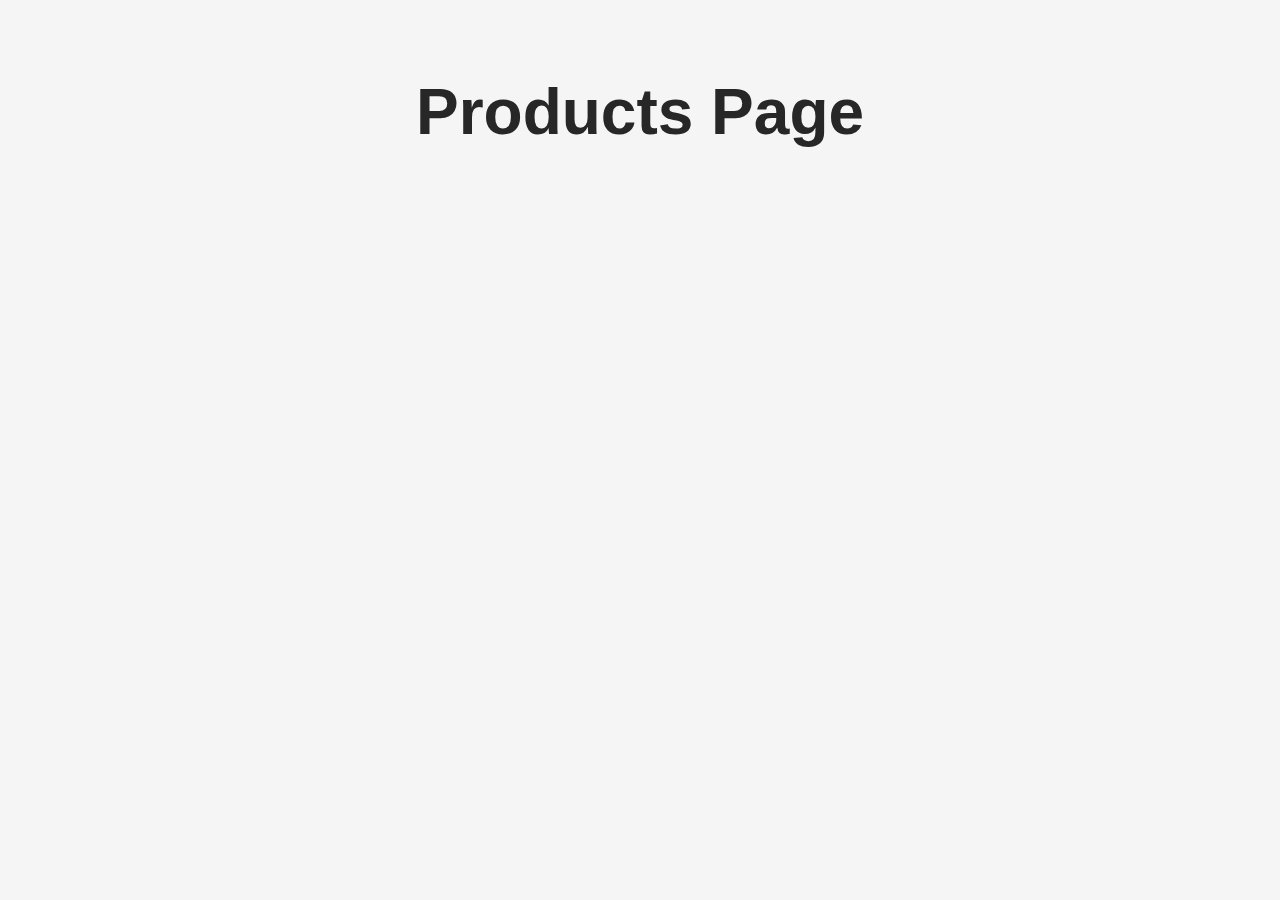
==== commit 2d46e02e: "feat: add products page using  fakestoreapi" ====
--- a/index.html
+++ b/index.html
@@ -5,11 +5,13 @@
   <meta charset="UTF-8">
   <meta name="viewport" content="width=device-width, initial-scale=1.0">
   <link rel="stylesheet" href="./src/styles/style.css">
-  <title>Deposit</title>
+  <title>task-10</title>
 </head>
 
 <body>
-  <script src="./src/scripts/script.js"></script>
+  <h1>Products Page</h1>
+  <div class="products"></div>
+  <script src="./src/scripts/index.js"></script>
 </body>
 
 </html>--- a/src/styles/style.css
+++ b/src/styles/style.css
@@ -0,0 +1,65 @@
+:root {
+  --bg-body: #f5f5f5;
+  --card-bg: #fff;
+  --text-primary: #272727;
+  --text-secondary: #6b6b6b;
+  --text-accent: #b3b135;
+}
+
+* {
+  box-sizing: border-box;
+}
+
+body {
+  margin: 0;
+  background: var(--bg-body);
+  color: var(--text-primary);
+  font-family: 'Roboto', sans-serif;
+  padding: 2em 4em;
+}
+
+img {
+  max-width: 400px;
+}
+
+h1 {
+  font-size: 4rem;
+  text-align: center;
+  margin-bottom: 2em;
+}
+
+h2 {
+  text-align: center;
+  color: var(--text-primary);
+}
+
+.wrapper {
+  max-width: 1180px;
+  margin: 2rem auto;
+}
+
+.products {
+  display: grid;
+  grid-template-columns: repeat(auto-fill, minmax(400px, 1fr));
+
+  gap: 2rem;
+  background: var(--bg-body);
+  border-radius: 5px;
+}
+.products__item {
+  display: flex;
+  flex-direction: column;
+  justify-content: space-between;
+  align-items: center;
+
+  padding: 1em;
+  background-color: var(--card-bg);
+  color: var(--text-secondary);
+  border-radius: 8px;
+  cursor: pointer;
+}
+.accent {
+  font-size: 1.5em;
+  font-weight: 900;
+  color: var(--text-accent);
+}
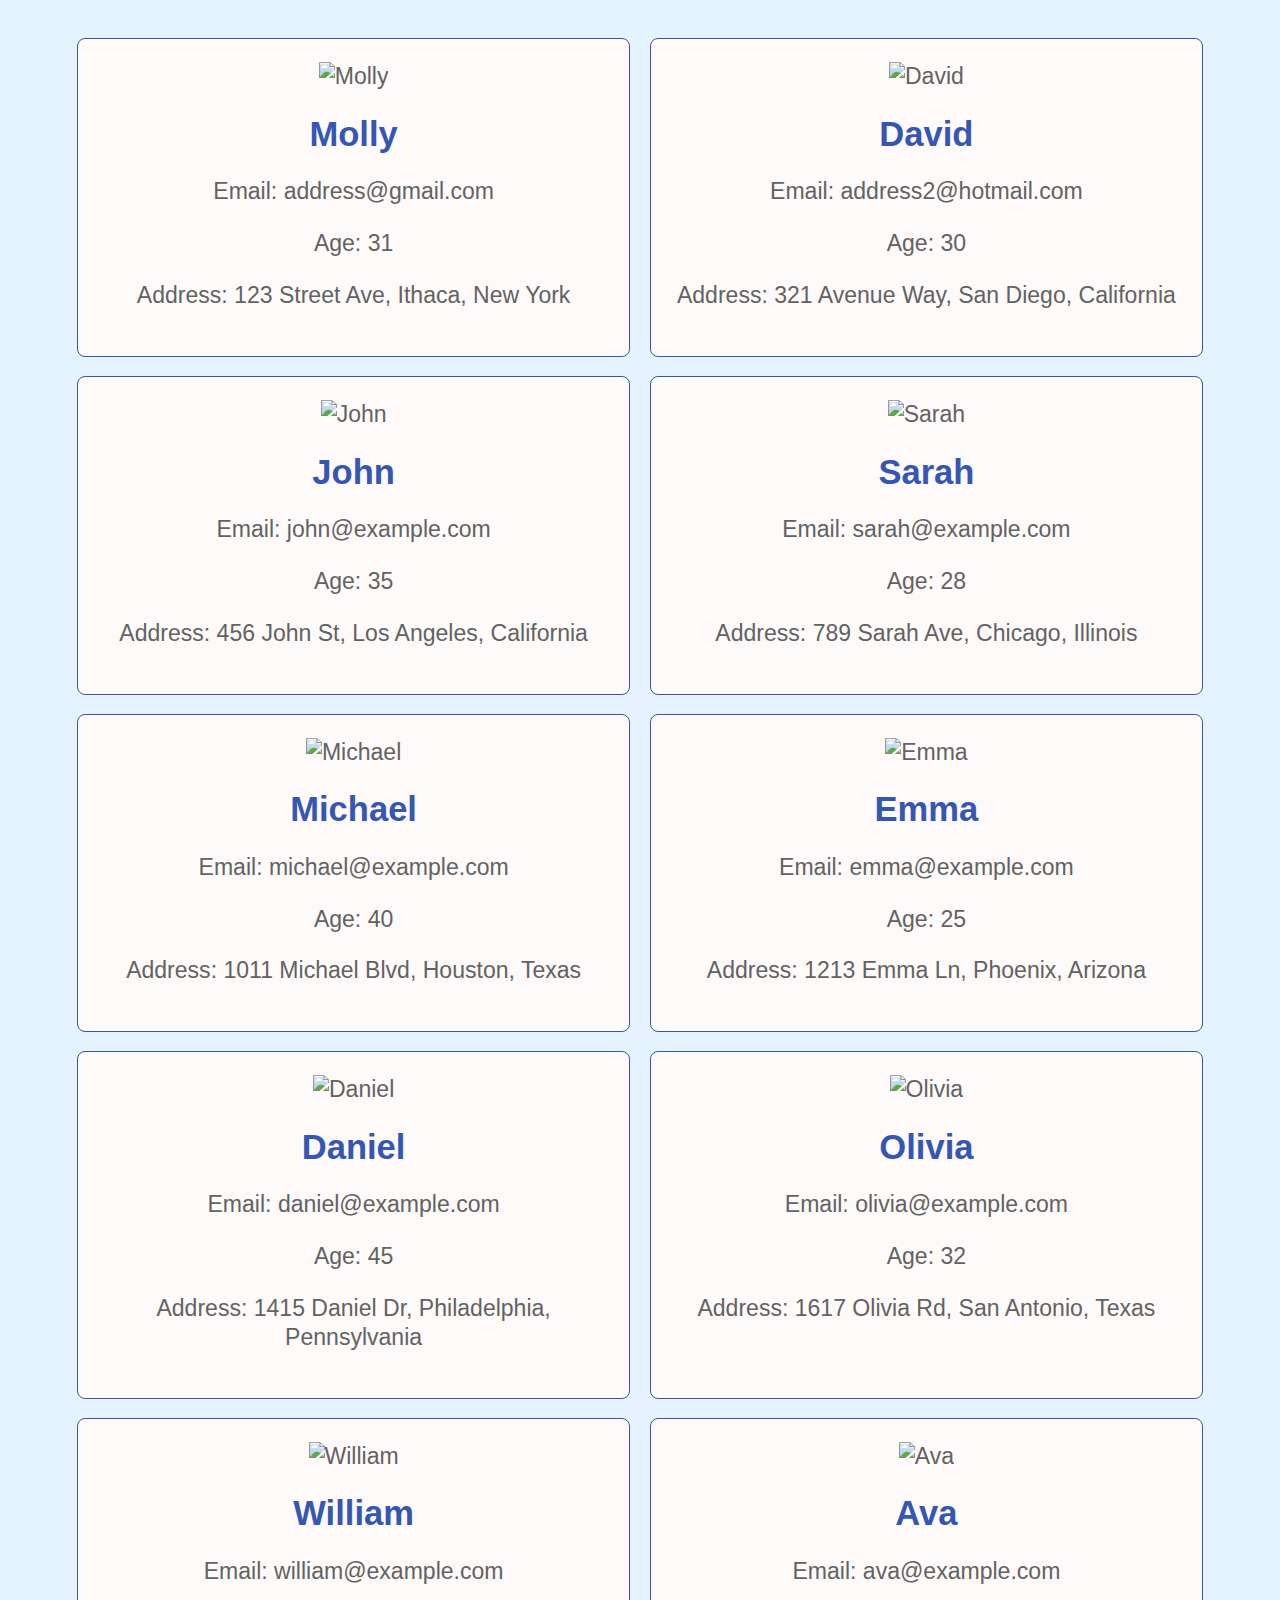
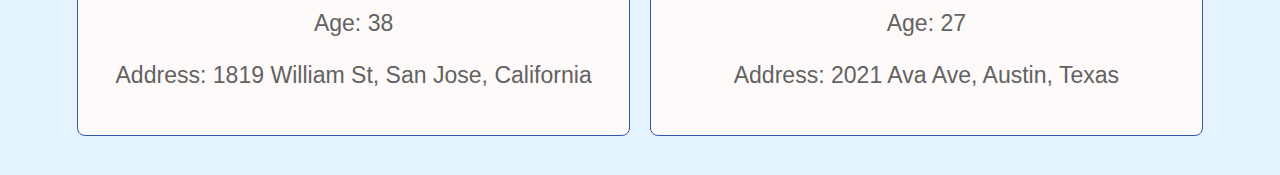
==== commit 4f51f6f0: "feat: add customer details from object" ====
--- a/index.html
+++ b/index.html
@@ -5,12 +5,10 @@
   <meta charset="UTF-8">
   <meta name="viewport" content="width=device-width, initial-scale=1.0">
   <link rel="stylesheet" href="./src/styles/style.css">
-  <title>task-10</title>
+  <title>task-11</title>
 </head>
 
 <body>
-  <h1>Products Page</h1>
-  <div class="products"></div>
   <script src="./src/scripts/index.js"></script>
 </body>
 
--- a/src/styles/style.css
+++ b/src/styles/style.css
@@ -1,9 +1,9 @@
 :root {
-  --bg-body: #f5f5f5;
-  --card-bg: #fff;
+  --bg-body: #e5f3fe;
+  --card-bg: #fdfaf9;
   --text-primary: #272727;
-  --text-secondary: #6b6b6b;
-  --text-accent: #b3b135;
+  --text-secondary: #636262;
+  --text-accent: #3557b3;
 }
 
 * {
@@ -12,25 +12,34 @@
 
 body {
   margin: 0;
+  padding: 2em 4em;
+
   background: var(--bg-body);
   color: var(--text-primary);
-  font-family: 'Roboto', sans-serif;
-  padding: 2em 4em;
+  font-family: Verdana, Geneva, Tahoma, sans-serif;
+  font-size: 1.2em;
+  line-height: 150%;
+  font-weight: 500;
+
+  display: flex;
+  flex-wrap: wrap;
+  gap: 1em;
 }
 
 img {
-  max-width: 400px;
+  object-fit: cover;
 }
 
 h1 {
   font-size: 4rem;
   text-align: center;
   margin-bottom: 2em;
+  color: var(--text-accent);
 }
 
 h2 {
   text-align: center;
-  color: var(--text-primary);
+  color: var(--text-accent);
 }
 
 .wrapper {
@@ -38,23 +47,20 @@
   margin: 2rem auto;
 }
 
-.products {
-  display: grid;
-  grid-template-columns: repeat(auto-fill, minmax(400px, 1fr));
-
-  gap: 2rem;
-  background: var(--bg-body);
-  border-radius: 5px;
-}
-.products__item {
-  display: flex;
+.customer {
+  flex: 1 1 400px;
   flex-direction: column;
   justify-content: space-between;
   align-items: center;
 
+  font-size: 1.2em;
+  line-height: 125%;
+
+  text-align: center;
   padding: 1em;
   background-color: var(--card-bg);
   color: var(--text-secondary);
+  border: 1px solid var(--text-accent);
   border-radius: 8px;
   cursor: pointer;
 }
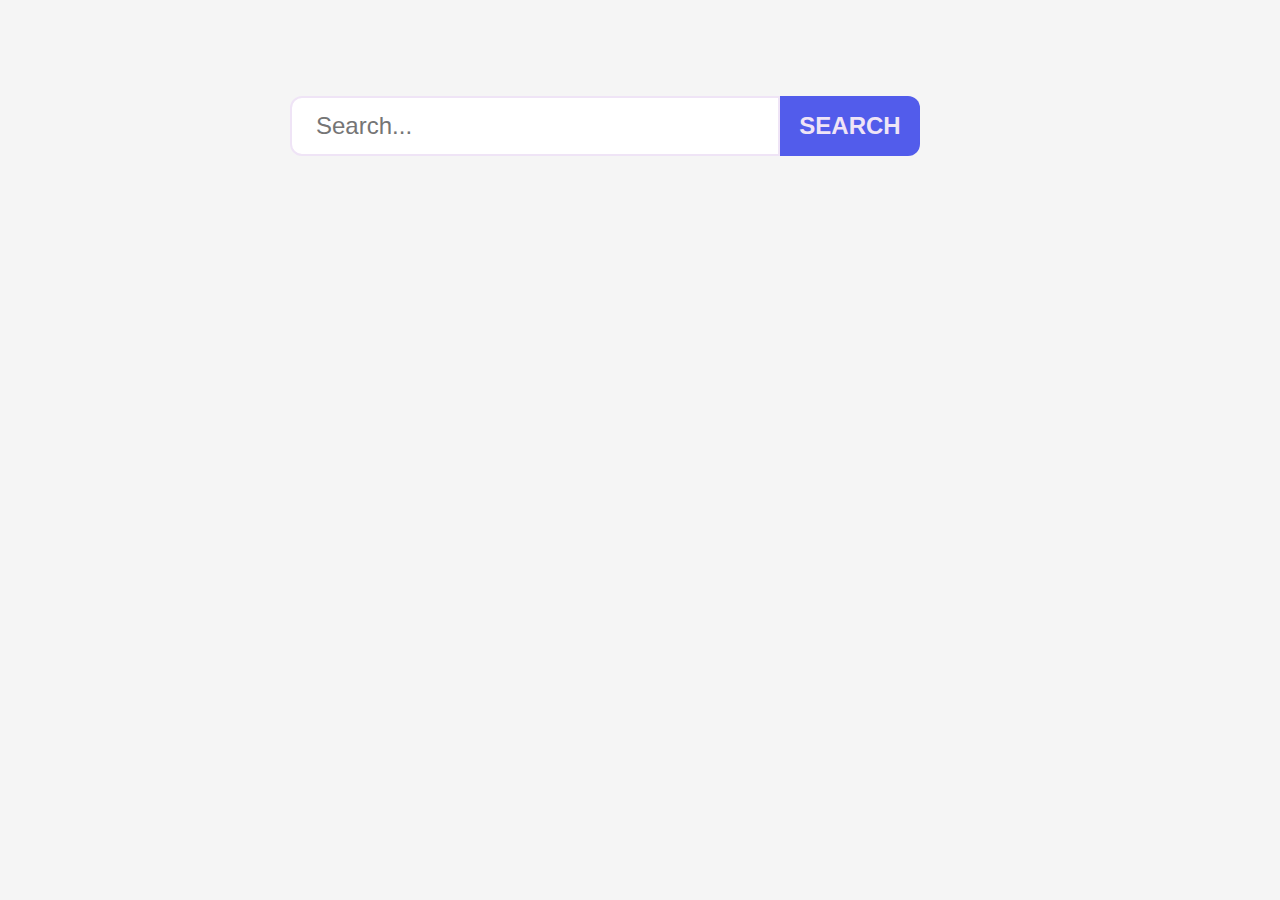
==== commit d5b70e7e: "feat: add movie project" ====
--- a/index.html
+++ b/index.html
@@ -5,7 +5,7 @@
   <meta charset="UTF-8">
   <meta name="viewport" content="width=device-width, initial-scale=1.0">
   <link rel="stylesheet" href="./src/styles/style.css">
-  <title>task-11</title>
+  <title>task-12</title>
 </head>
 
 <body>
--- a/src/styles/style.css
+++ b/src/styles/style.css
@@ -1,71 +1,160 @@
 :root {
-  --bg-body: #e5f3fe;
-  --card-bg: #fdfaf9;
-  --text-primary: #272727;
-  --text-secondary: #636262;
-  --text-accent: #3557b3;
+  --text-primary: #525ceb;
+  --text-secondary: #3d3b40;
+  --bg-priary: #efe4f6;
+  --bg-secondary: #f5f5f5;
+  --red: #f05a46;
+  --yellow: #e6d176;
+  --green: #62d597;
+
+}
+
+.green {
+  background: var(--green);
+}
+.yellow {
+  background: var(--yellow);
+}
+.red {
+  background: var(--red);
 }
 
 * {
+  margin: 0;
   box-sizing: border-box;
 }
 
 body {
-  margin: 0;
-  padding: 2em 4em;
-
-  background: var(--bg-body);
-  color: var(--text-primary);
-  font-family: Verdana, Geneva, Tahoma, sans-serif;
-  font-size: 1.2em;
-  line-height: 150%;
-  font-weight: 500;
+  padding: 0;
+  margin: 4em;
+  font-family: 'Roboto', sans-serif;
 
   display: flex;
-  flex-wrap: wrap;
-  gap: 1em;
+  flex-direction: column;
+  align-items: center;
+  gap: 2em;
+
+  background: var(--bg-secondary);
 }
 
 img {
-  object-fit: cover;
+  width: 100%;
 }
 
-h1 {
-  font-size: 4rem;
-  text-align: center;
-  margin-bottom: 2em;
-  color: var(--text-accent);
+.card-list {
+  display: flex;
+  flex-wrap: wrap;
+  justify-content: center;
+  gap: 4em;
 }
 
-h2 {
-  text-align: center;
-  color: var(--text-accent);
+.card {
+  max-width: 320px;
+  transition: all 0.5s;
 }
 
-.wrapper {
-  max-width: 1180px;
-  margin: 2rem auto;
+.card__details {
+  display: flex;
+  flex-direction: column;
+  gap: 2em;
 }
 
-.customer {
-  flex: 1 1 400px;
-  flex-direction: column;
-  justify-content: space-between;
-  align-items: center;
+.card__title {
+  color: var(--text-primary);
+  font-size: 2rem;
+  font-weight: 700;
+  line-height: 150%;
+  margin-bottom: 1em;
+}
 
+.card__overview {
+  color: var(--text-secondary);
+  font-size: 1.2rem;
+    margin-bottom: 1em;
+}
+
+.card__rating {
+  margin-top: 1em;
+  padding: 0.5em;
+  border-radius: 0.3em;
+  color: var(--bg-priary);
+
+  font-weight: bold;
   font-size: 1.2em;
-  line-height: 125%;
+}
 
-  text-align: center;
-  padding: 1em;
-  background-color: var(--card-bg);
-  color: var(--text-secondary);
-  border: 1px solid var(--text-accent);
-  border-radius: 8px;
+.card:hover {
   cursor: pointer;
+  transform: scale(1.05);
 }
-.accent {
+
+.search-form {
+  margin: 2em 0;
+  width: 700px;
+  height: 60px;
+}
+
+.search-form__input {
+  width: 70%;
+  height: 100%;
+  border-top-left-radius: 0.5em;
+  border-bottom-left-radius: 0.5em;
+  border: 2px solid var(--bg-priary);
+  padding: 0 1em;
+
   font-size: 1.5em;
-  font-weight: 900;
-  color: var(--text-accent);
 }
+
+.search-form__button {
+  height: 100%;
+  width: 20%;
+  background: var(--text-primary);
+  color: var(--bg-priary);
+  border: none;
+  border-top-right-radius: 0.5em;
+  border-bottom-right-radius: 0.5em;
+  font-size: 1.5em;
+  font-weight: bold;
+  text-transform: uppercase;
+}
+
+.card_large {
+  display: flex;
+  align-items: flex-start;
+  flex-wrap: wrap;
+  gap: 20px;
+
+  img {
+    object-fit: contain;
+    width: 400px;
+  }
+  > div {
+    display: flex;
+    flex-direction: column;
+    gap: 3em;
+  }
+  .card__title {
+    font-size: 3em;
+  }
+  .card__overview {
+    font-size: 2em;
+  }
+  .card__details {
+    max-width: 500px;
+  }
+  .card__overview + p {
+
+    font-size: 1.5em;
+    line-height: 150%;
+
+  }
+}
+
+.back-home-link {
+  align-self: flex-start;
+  font-size: 2em;
+  text-decoration: none;
+}
+
+
+
